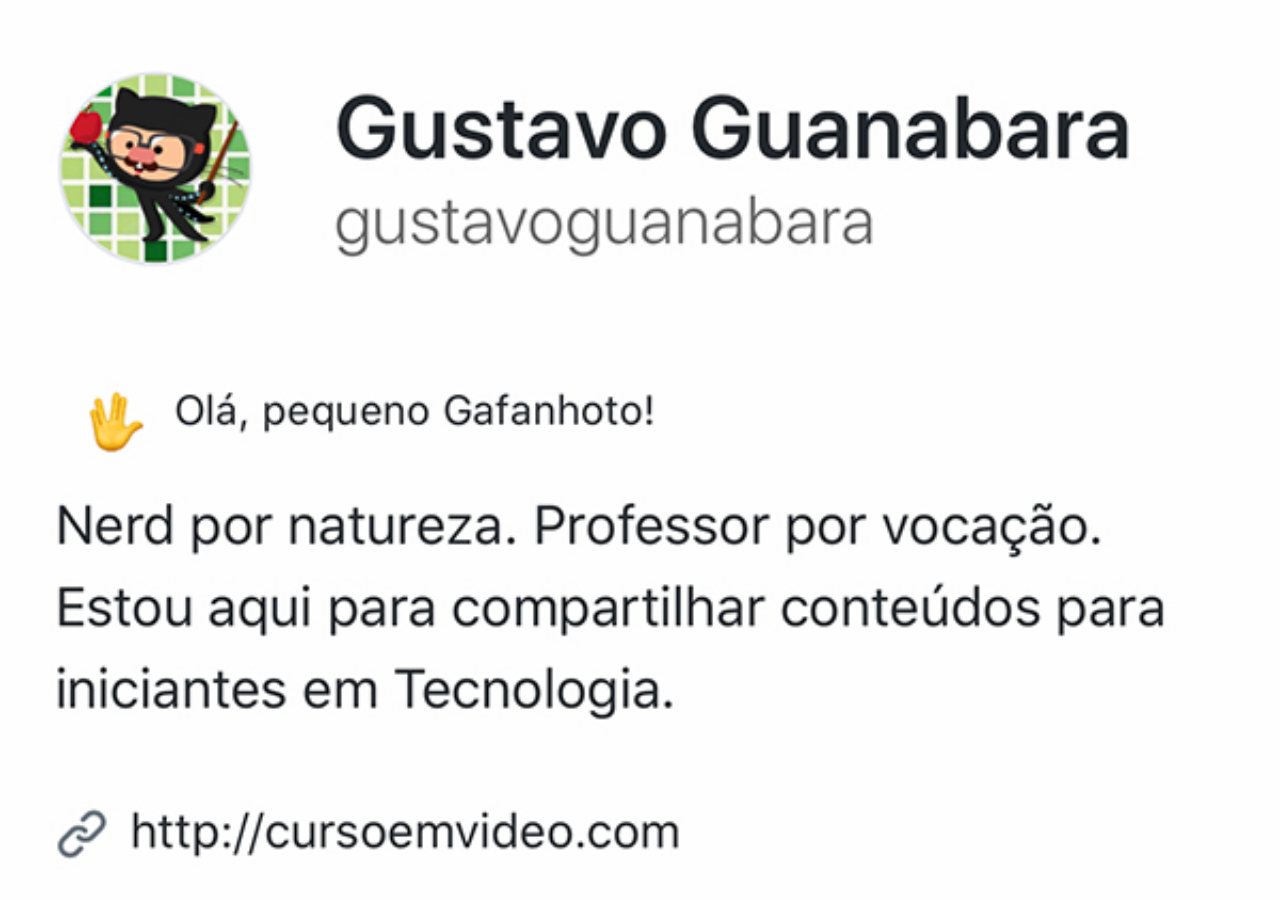
==== principal/telagithub.html @ 23c582b8 "adicionei outro iframe" ====
<!DOCTYPE html>
<html lang="pt-br">
<head>
    <meta charset="UTF-8">
    <meta name="viewport" content="width=device-width, initial-scale=1.0">
    <title>Github Tela</title>

    <style>
        *{margin: 0px; padding: 0px;}

        body {height: 100vh; width: 100vw;
        background-color: black;
        background-image: url(../imagens/tela-github.jpg);
        background-size: cover;
        background-repeat: no-repeat;
        background-position: top;}
    </style>
</head>
<body>
    
</body>
</html>
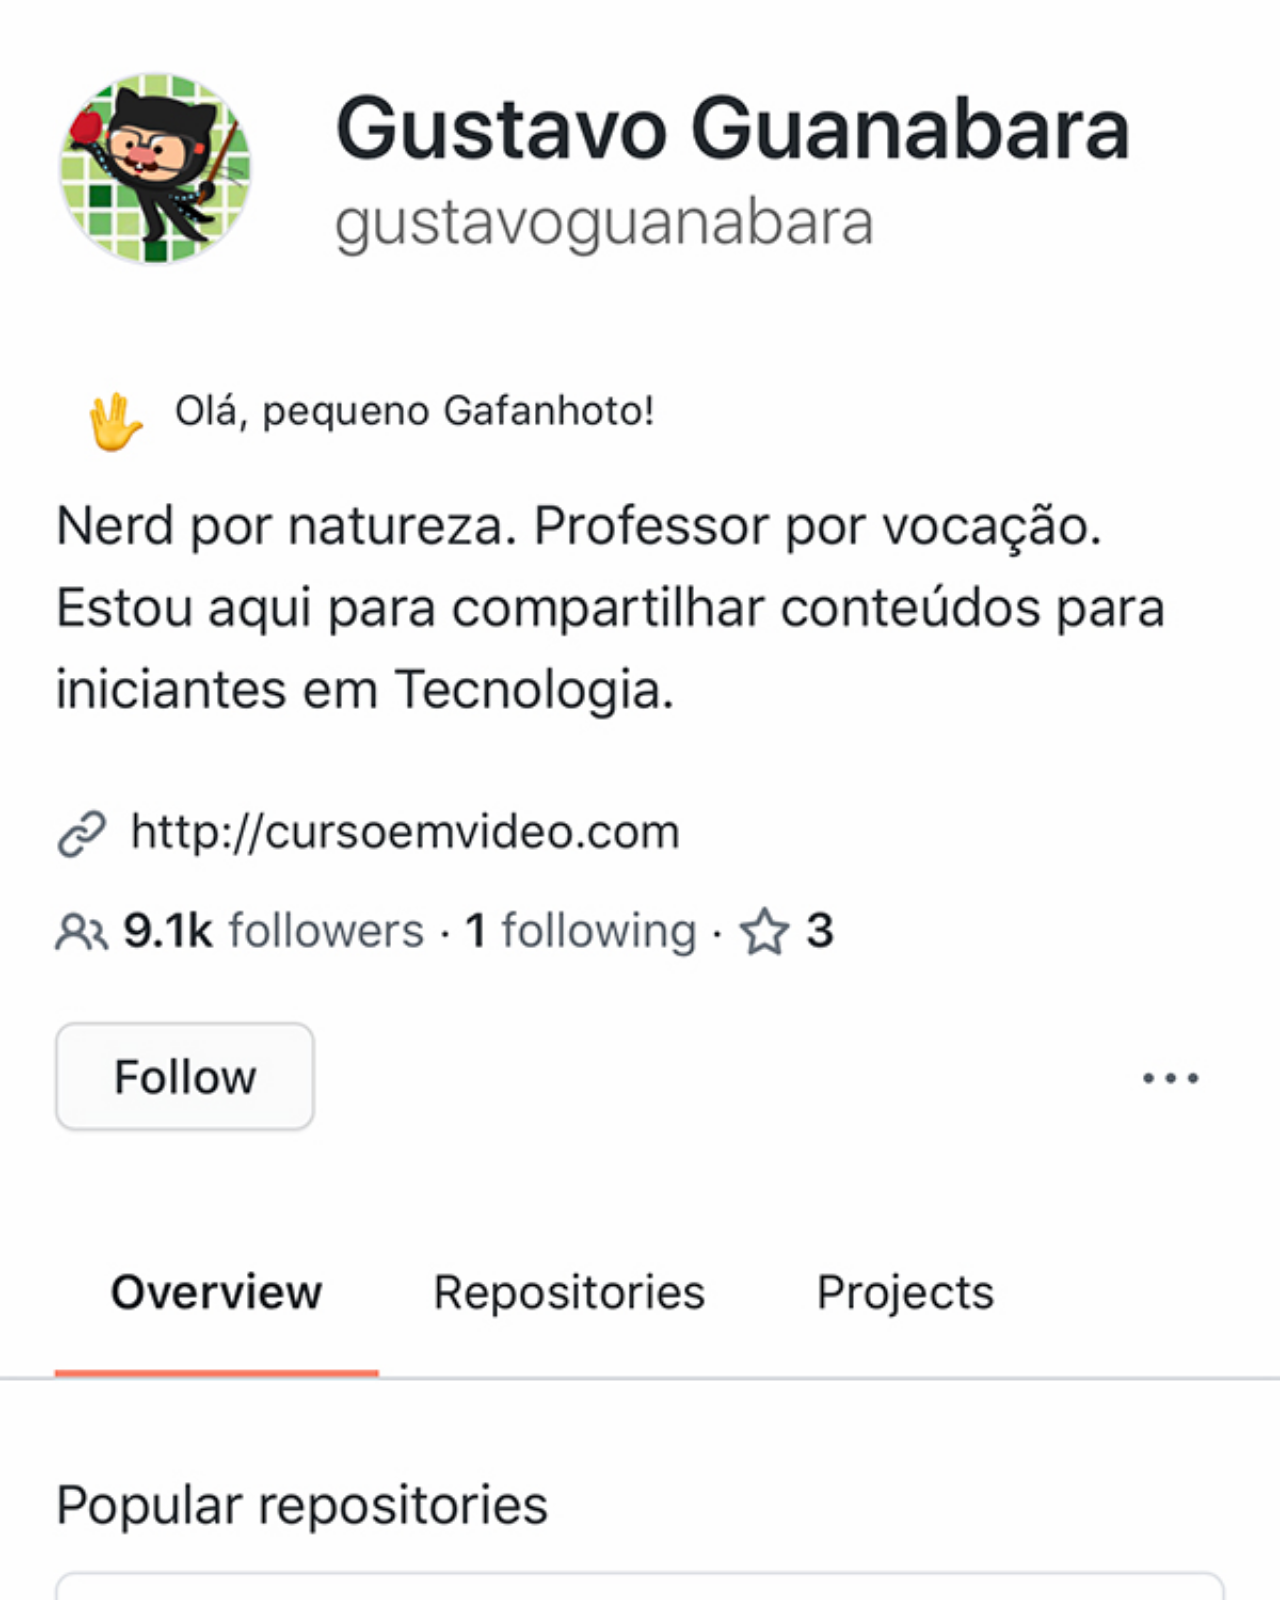
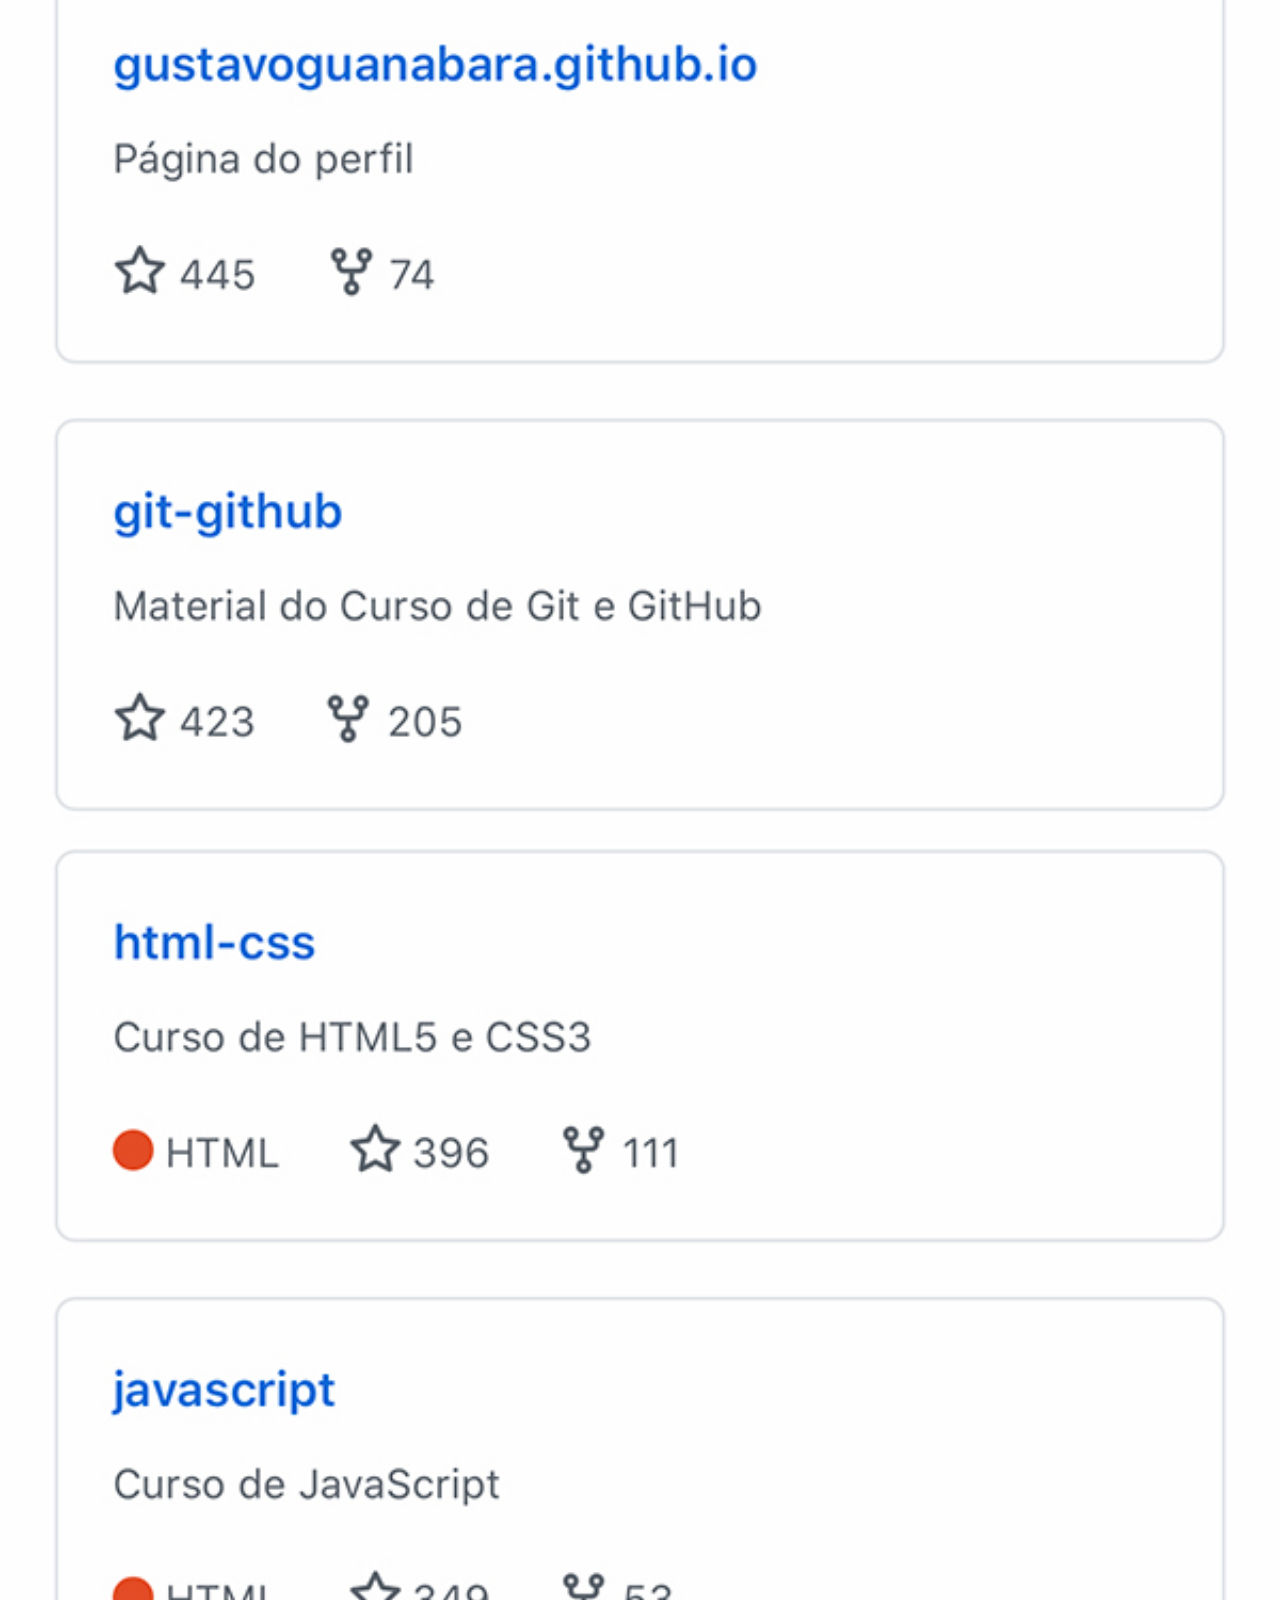
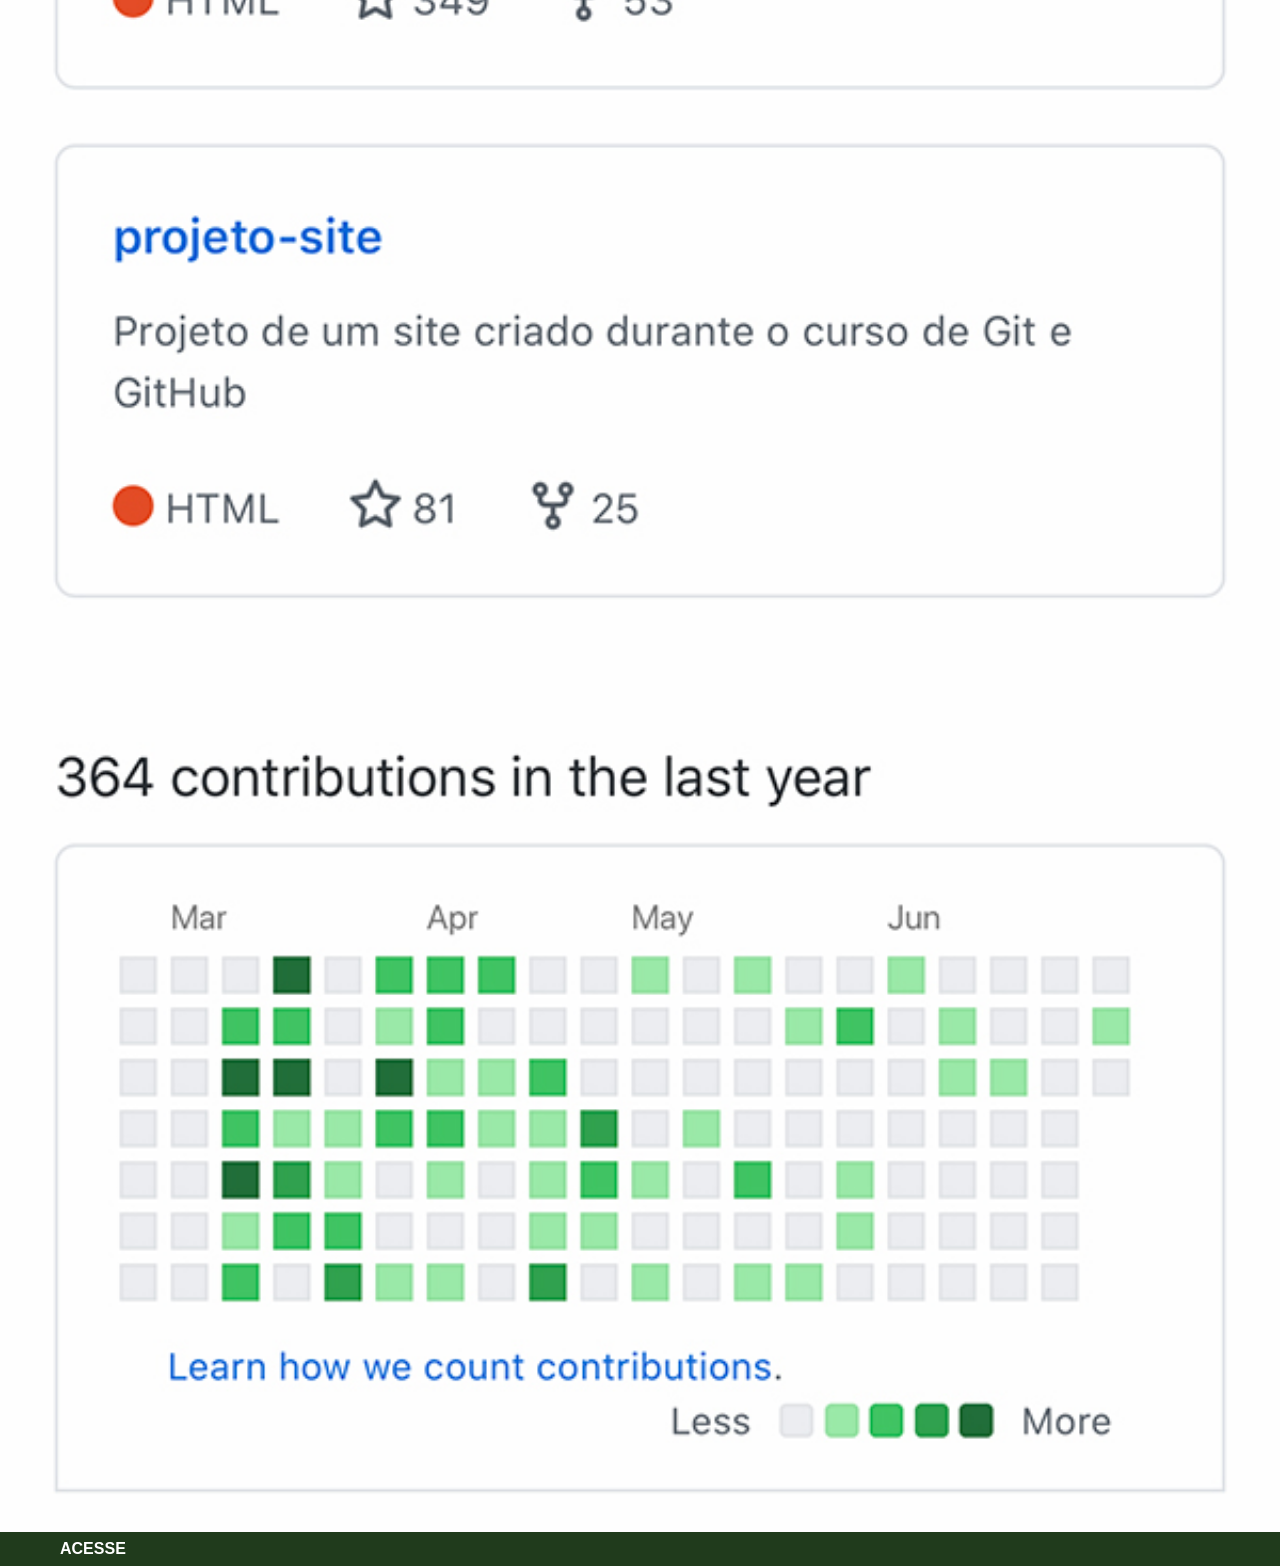
==== commit 6addea86: "Terminei os iframes" ====
--- a/principal/telagithub.html
+++ b/principal/telagithub.html
@@ -4,19 +4,22 @@
     <meta charset="UTF-8">
     <meta name="viewport" content="width=device-width, initial-scale=1.0">
     <title>Github Tela</title>
+    <style>
+        *{margin: 0px; padding: 0px; font-family: Arial, Helvetica, sans-serif;}
 
-    <style>
-        *{margin: 0px; padding: 0px;}
+        body {height: 595px; width: 100vw;
+        background-color: black;}
 
-        body {height: 100vh; width: 100vw;
-        background-color: black;
-        background-image: url(../imagens/tela-github.jpg);
-        background-size: cover;
-        background-repeat: no-repeat;
-        background-position: top;}
+        ::-webkit-scrollbar {width: 0px; height: 0px;}
+
+        img {width: 100vw;}
+
+        a {display: block; padding: 8px; text-decoration: none; color: white; font-weight: bold; background-color: rgb(32, 59, 28); width: 1311px; margin-top: -4px; padding-left: 60px;}
     </style>
 </head>
+
 <body>
-    
+    <img src="../imagens/tela-github.jpg" alt="github-png">
+    <a href="https://github.com/gustavoguanabara" target="_blank" rel="external">ACESSE</a>
 </body>
 </html>
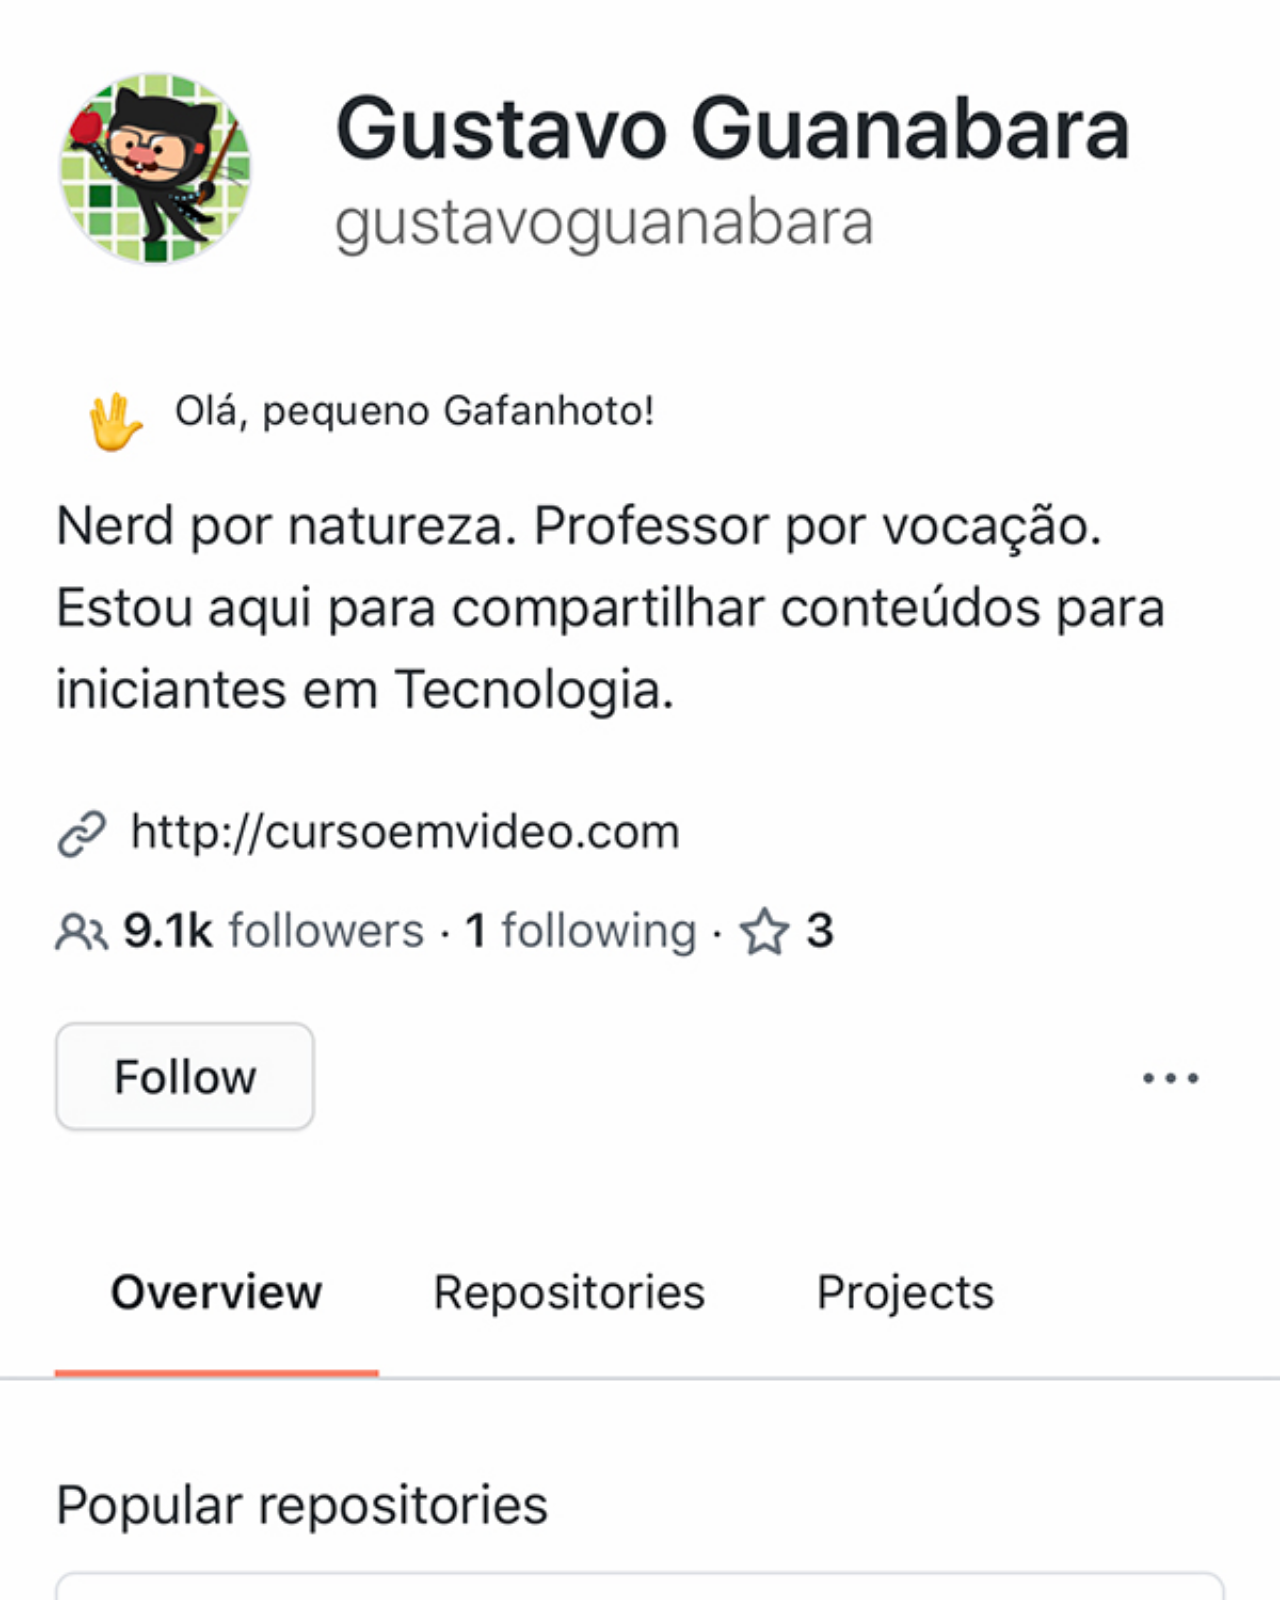
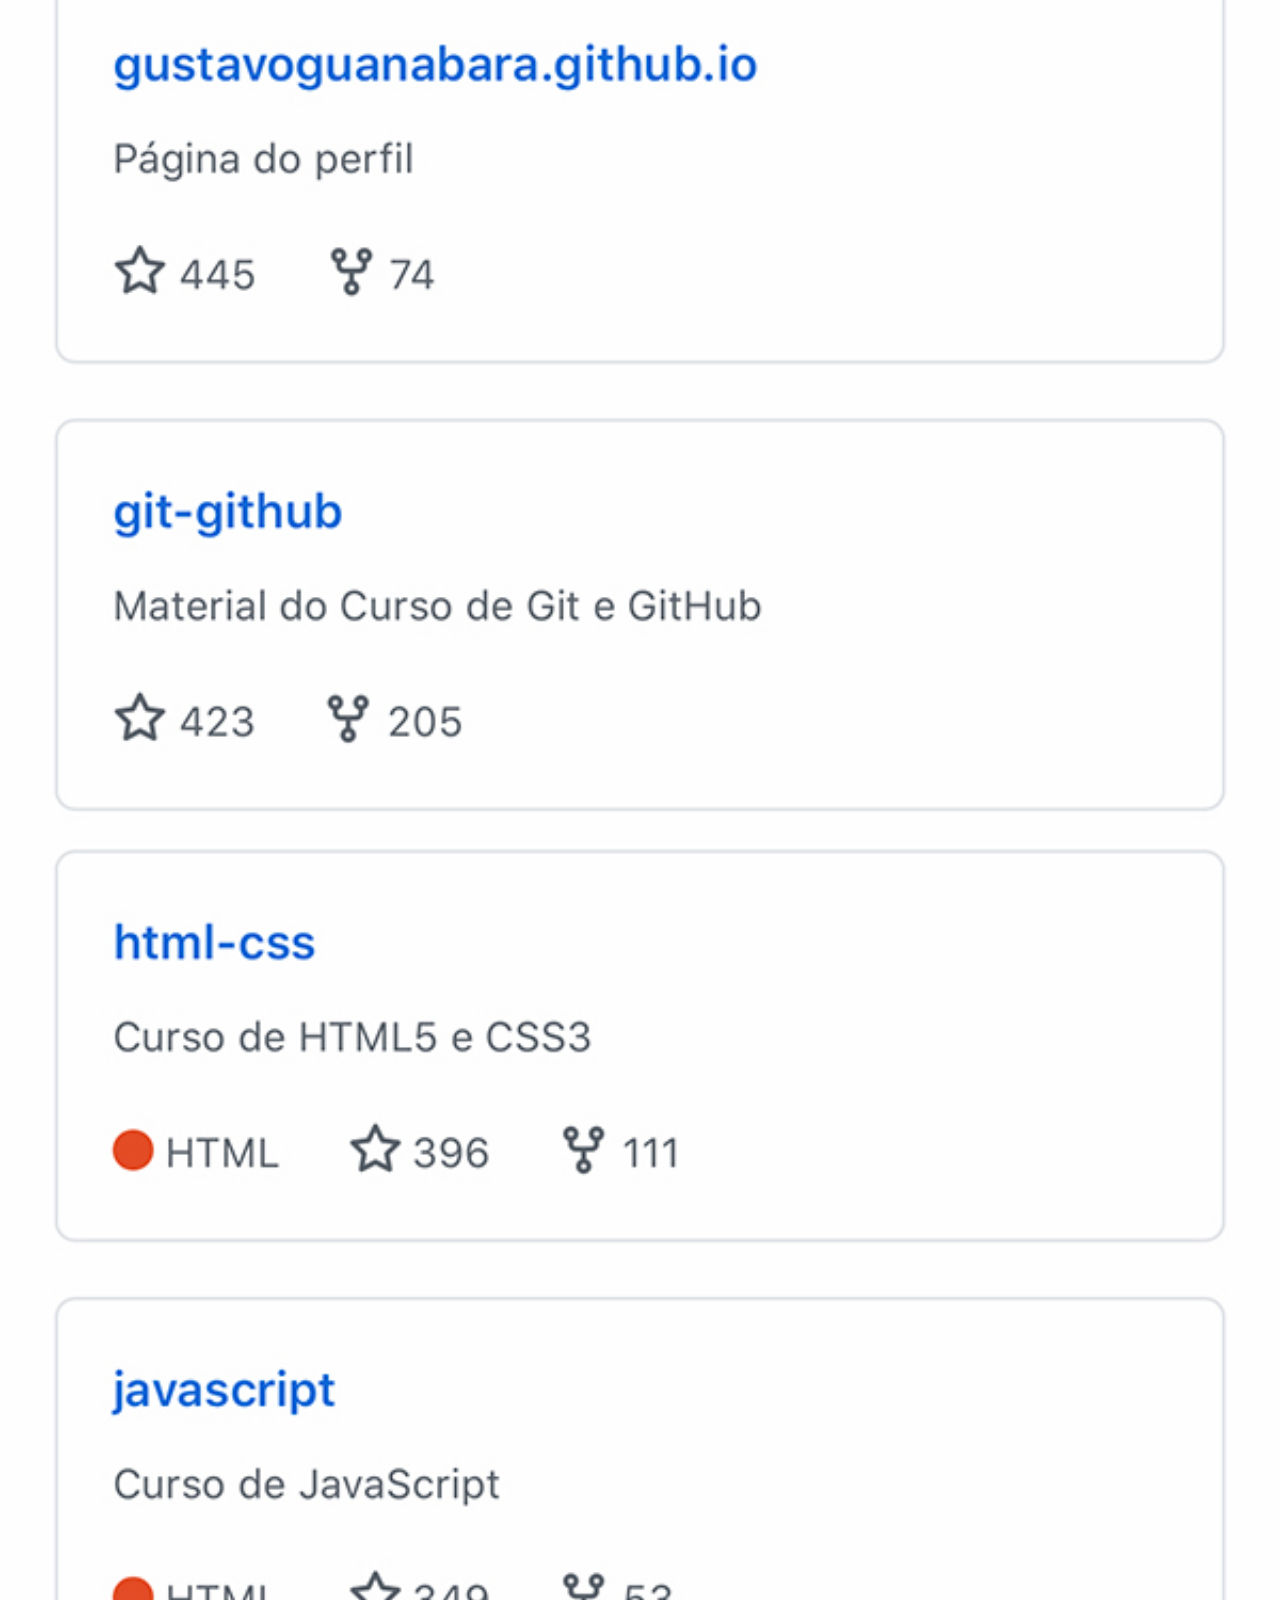
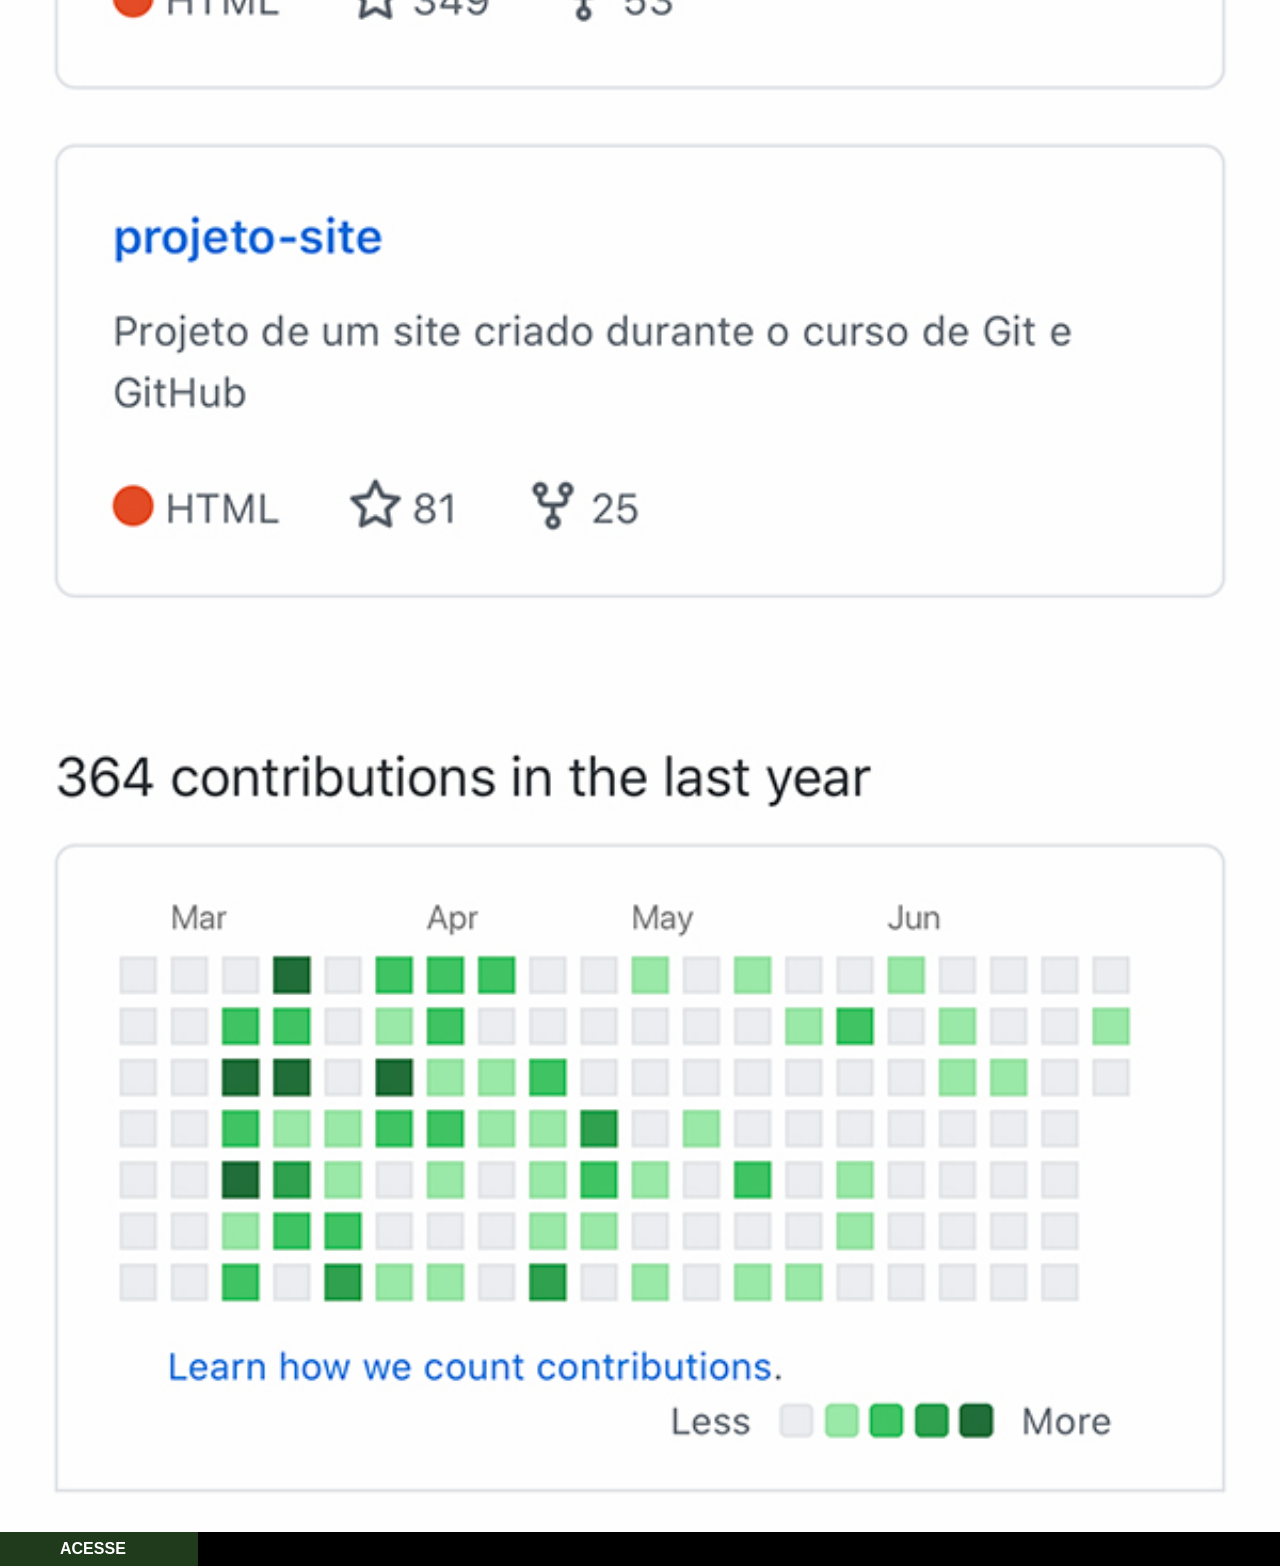
==== commit 58b6a811: "mais correções" ====
--- a/principal/telagithub.html
+++ b/principal/telagithub.html
@@ -14,7 +14,9 @@
 
         img {width: 100vw;}
 
-        a {display: block; padding: 8px; text-decoration: none; color: white; font-weight: bold; background-color: rgb(32, 59, 28); width: 1311px; margin-top: -4px; padding-left: 60px;}
+        a {display: block; padding: 8px; text-decoration: none; color: white; font-weight: bold; background-color: rgb(32, 59, 28); width: 130px; margin-top: -4px; padding-left: 60px;}
+
+        a:hover {background-color: rgb(66, 128, 56);}
     </style>
 </head>
 
